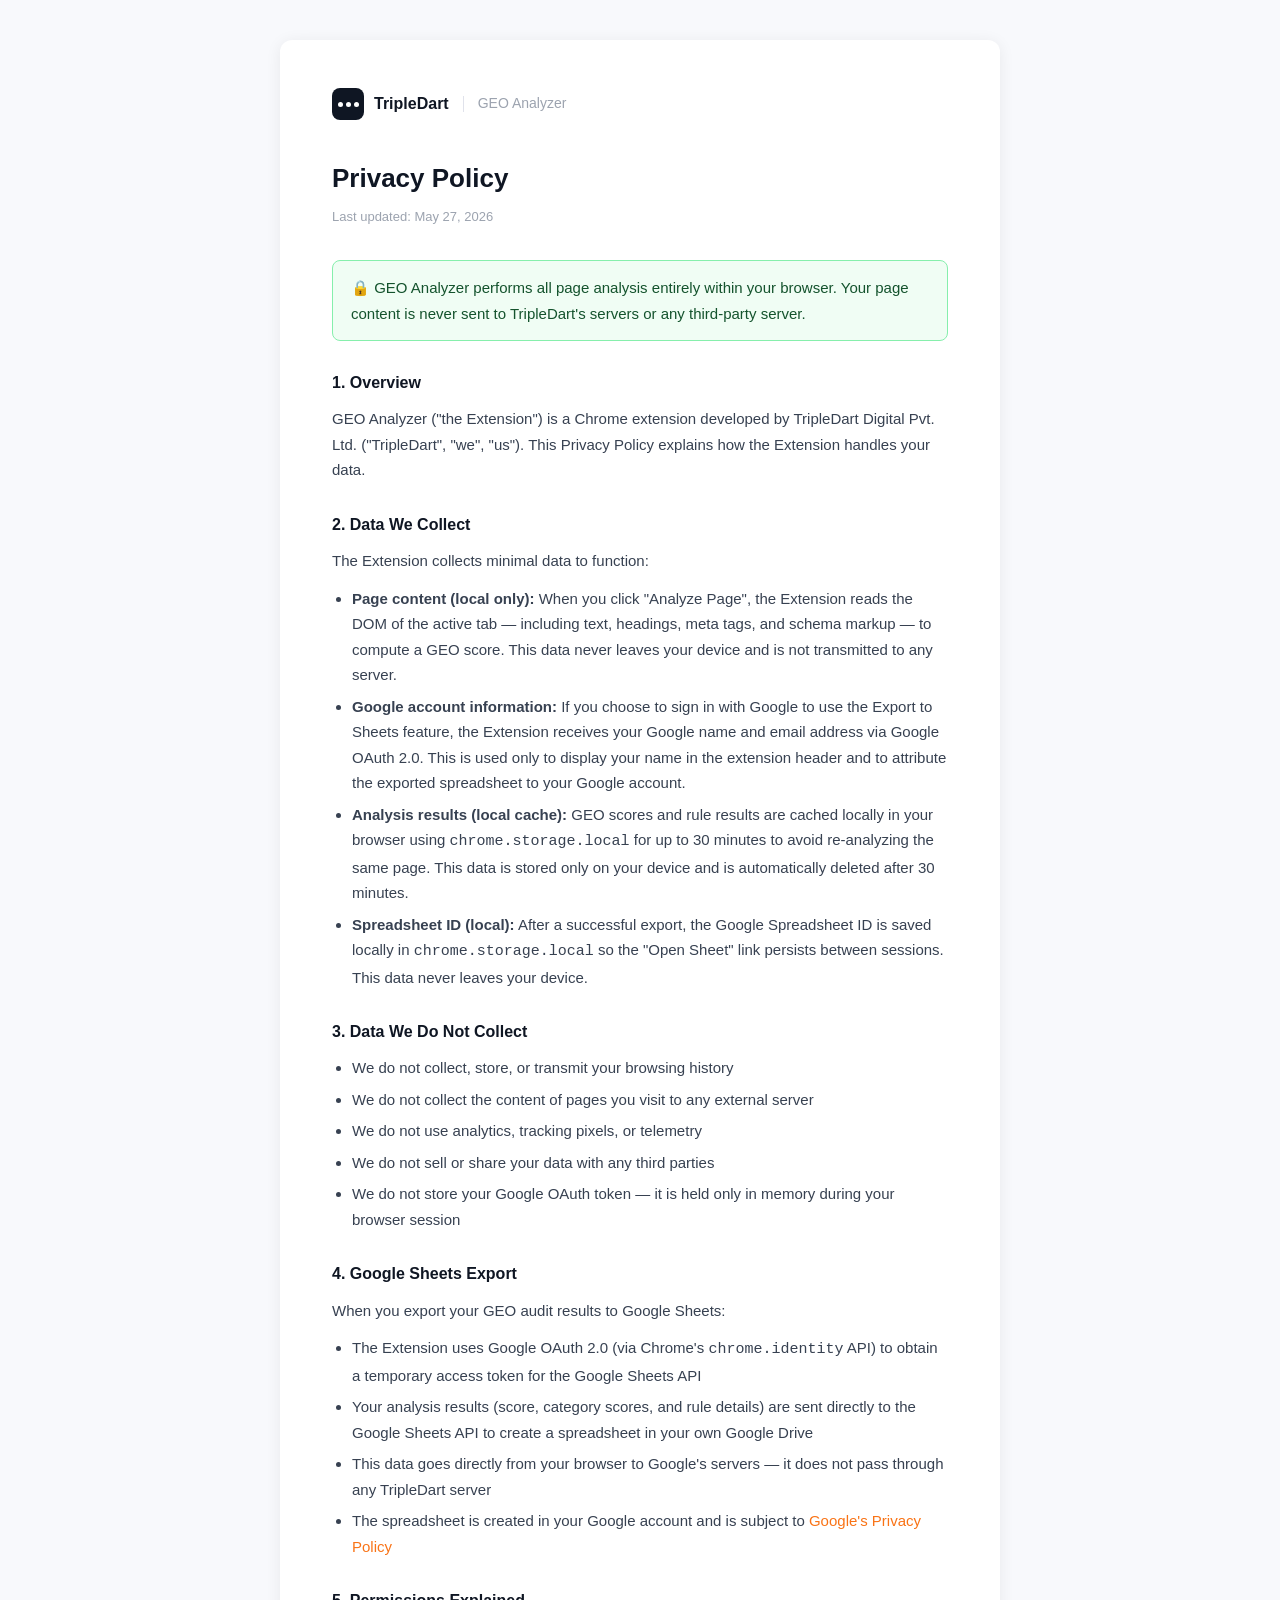
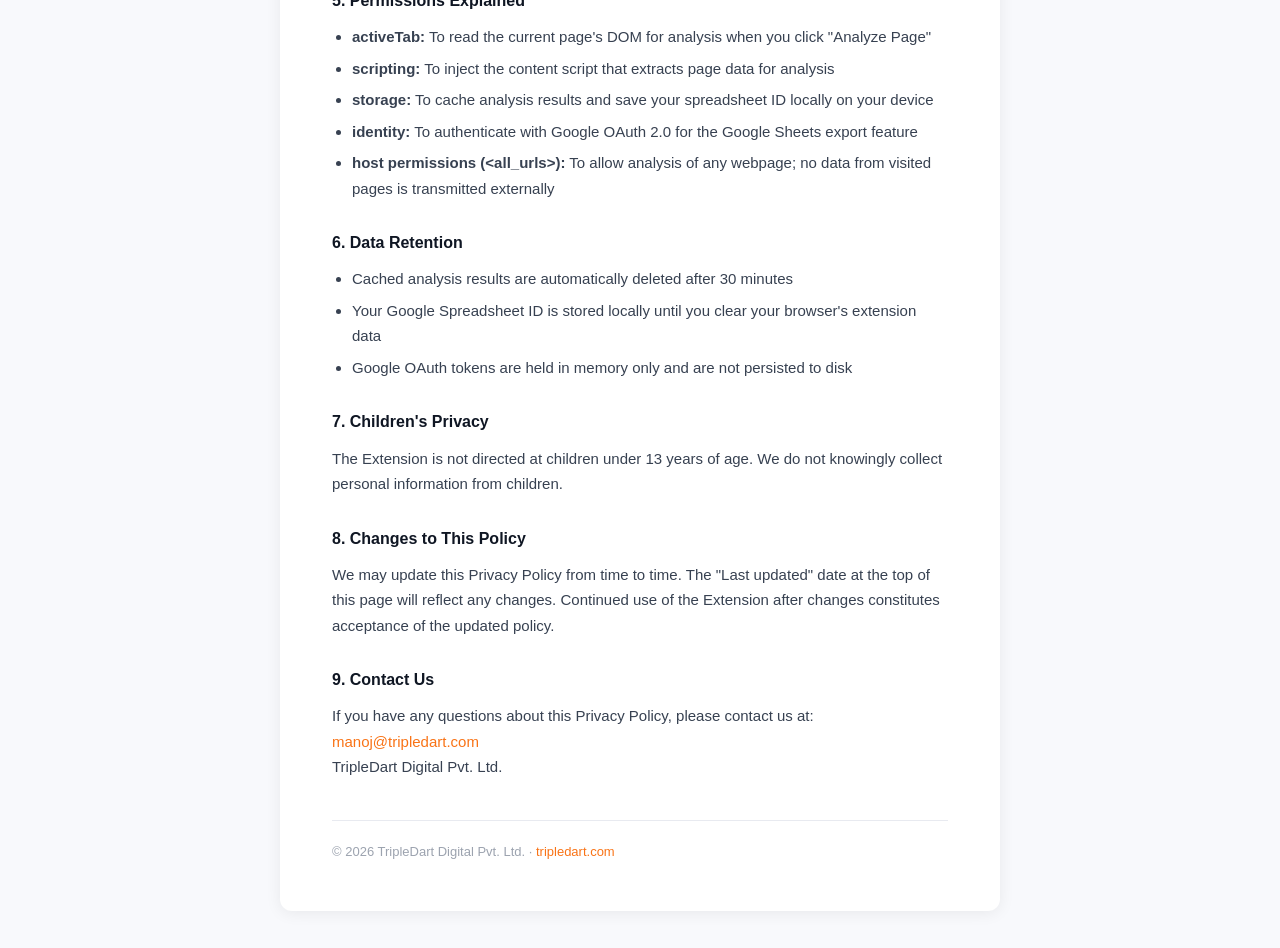
==== privacy-policy.html @ 5d3da7e9 "Add privacy policy page for Chrome Web Store submission Co-Authored-By: Claude Sonnet 4.6 <noreply@a" ====
<!DOCTYPE html>
<html lang="en">
<head>
  <meta charset="UTF-8">
  <meta name="viewport" content="width=device-width, initial-scale=1.0">
  <title>Privacy Policy — GEO Analyzer by TripleDart</title>
  <style>
    *, *::before, *::after { box-sizing: border-box; margin: 0; padding: 0; }
    body {
      font-family: -apple-system, BlinkMacSystemFont, 'Segoe UI', Roboto, sans-serif;
      font-size: 15px; line-height: 1.7; color: #1a1a2e;
      background: #f8f9fc; padding: 40px 20px;
    }
    .container { max-width: 720px; margin: 0 auto; background: #fff; border-radius: 12px; padding: 48px 52px; box-shadow: 0 2px 16px rgba(0,0,0,0.07); }
    .logo { display: flex; align-items: center; gap: 10px; margin-bottom: 36px; }
    .logo-mark { width: 32px; height: 32px; background: #0f1623; border-radius: 8px; display: flex; align-items: center; justify-content: center; gap: 3px; }
    .logo-dot { width: 5px; height: 5px; border-radius: 50%; background: #fff; }
    .logo-name { font-size: 16px; font-weight: 700; color: #0f1623; }
    .logo-divider { width: 1px; height: 16px; background: #e0e2eb; margin: 0 4px; }
    .logo-sub { font-size: 14px; color: #9ca3af; }
    h1 { font-size: 26px; font-weight: 800; color: #0f1623; margin-bottom: 6px; }
    .updated { font-size: 13px; color: #9ca3af; margin-bottom: 32px; }
    h2 { font-size: 16px; font-weight: 700; color: #0f1623; margin: 28px 0 10px; }
    p { color: #374151; margin-bottom: 12px; }
    ul { color: #374151; padding-left: 20px; margin-bottom: 12px; }
    ul li { margin-bottom: 6px; }
    .highlight {
      background: #f0fdf4; border: 1px solid #86efac; border-radius: 8px;
      padding: 14px 18px; margin: 20px 0; color: #14532d; font-weight: 500;
    }
    a { color: #f97316; text-decoration: none; }
    a:hover { text-decoration: underline; }
    .footer { margin-top: 40px; padding-top: 20px; border-top: 1px solid #e8eaf0; font-size: 13px; color: #9ca3af; }
  </style>
</head>
<body>
<div class="container">

  <div class="logo">
    <div class="logo-mark">
      <span class="logo-dot"></span>
      <span class="logo-dot"></span>
      <span class="logo-dot"></span>
    </div>
    <span class="logo-name">TripleDart</span>
    <span class="logo-divider"></span>
    <span class="logo-sub">GEO Analyzer</span>
  </div>

  <h1>Privacy Policy</h1>
  <div class="updated">Last updated: May 27, 2026</div>

  <div class="highlight">
    🔒 GEO Analyzer performs all page analysis entirely within your browser. Your page content is never sent to TripleDart's servers or any third-party server.
  </div>

  <h2>1. Overview</h2>
  <p>GEO Analyzer ("the Extension") is a Chrome extension developed by TripleDart Digital Pvt. Ltd. ("TripleDart", "we", "us"). This Privacy Policy explains how the Extension handles your data.</p>

  <h2>2. Data We Collect</h2>
  <p>The Extension collects minimal data to function:</p>
  <ul>
    <li><strong>Page content (local only):</strong> When you click "Analyze Page", the Extension reads the DOM of the active tab — including text, headings, meta tags, and schema markup — to compute a GEO score. This data never leaves your device and is not transmitted to any server.</li>
    <li><strong>Google account information:</strong> If you choose to sign in with Google to use the Export to Sheets feature, the Extension receives your Google name and email address via Google OAuth 2.0. This is used only to display your name in the extension header and to attribute the exported spreadsheet to your Google account.</li>
    <li><strong>Analysis results (local cache):</strong> GEO scores and rule results are cached locally in your browser using <code>chrome.storage.local</code> for up to 30 minutes to avoid re-analyzing the same page. This data is stored only on your device and is automatically deleted after 30 minutes.</li>
    <li><strong>Spreadsheet ID (local):</strong> After a successful export, the Google Spreadsheet ID is saved locally in <code>chrome.storage.local</code> so the "Open Sheet" link persists between sessions. This data never leaves your device.</li>
  </ul>

  <h2>3. Data We Do Not Collect</h2>
  <ul>
    <li>We do not collect, store, or transmit your browsing history</li>
    <li>We do not collect the content of pages you visit to any external server</li>
    <li>We do not use analytics, tracking pixels, or telemetry</li>
    <li>We do not sell or share your data with any third parties</li>
    <li>We do not store your Google OAuth token — it is held only in memory during your browser session</li>
  </ul>

  <h2>4. Google Sheets Export</h2>
  <p>When you export your GEO audit results to Google Sheets:</p>
  <ul>
    <li>The Extension uses Google OAuth 2.0 (via Chrome's <code>chrome.identity</code> API) to obtain a temporary access token for the Google Sheets API</li>
    <li>Your analysis results (score, category scores, and rule details) are sent directly to the Google Sheets API to create a spreadsheet in your own Google Drive</li>
    <li>This data goes directly from your browser to Google's servers — it does not pass through any TripleDart server</li>
    <li>The spreadsheet is created in your Google account and is subject to <a href="https://policies.google.com/privacy" target="_blank">Google's Privacy Policy</a></li>
  </ul>

  <h2>5. Permissions Explained</h2>
  <ul>
    <li><strong>activeTab:</strong> To read the current page's DOM for analysis when you click "Analyze Page"</li>
    <li><strong>scripting:</strong> To inject the content script that extracts page data for analysis</li>
    <li><strong>storage:</strong> To cache analysis results and save your spreadsheet ID locally on your device</li>
    <li><strong>identity:</strong> To authenticate with Google OAuth 2.0 for the Google Sheets export feature</li>
    <li><strong>host permissions (&lt;all_urls&gt;):</strong> To allow analysis of any webpage; no data from visited pages is transmitted externally</li>
  </ul>

  <h2>6. Data Retention</h2>
  <ul>
    <li>Cached analysis results are automatically deleted after 30 minutes</li>
    <li>Your Google Spreadsheet ID is stored locally until you clear your browser's extension data</li>
    <li>Google OAuth tokens are held in memory only and are not persisted to disk</li>
  </ul>

  <h2>7. Children's Privacy</h2>
  <p>The Extension is not directed at children under 13 years of age. We do not knowingly collect personal information from children.</p>

  <h2>8. Changes to This Policy</h2>
  <p>We may update this Privacy Policy from time to time. The "Last updated" date at the top of this page will reflect any changes. Continued use of the Extension after changes constitutes acceptance of the updated policy.</p>

  <h2>9. Contact Us</h2>
  <p>If you have any questions about this Privacy Policy, please contact us at:<br>
  <a href="mailto:manoj@tripledart.com">manoj@tripledart.com</a><br>
  TripleDart Digital Pvt. Ltd.</p>

  <div class="footer">
    &copy; 2026 TripleDart Digital Pvt. Ltd. · <a href="https://tripledart.com">tripledart.com</a>
  </div>

</div>
</body>
</html>
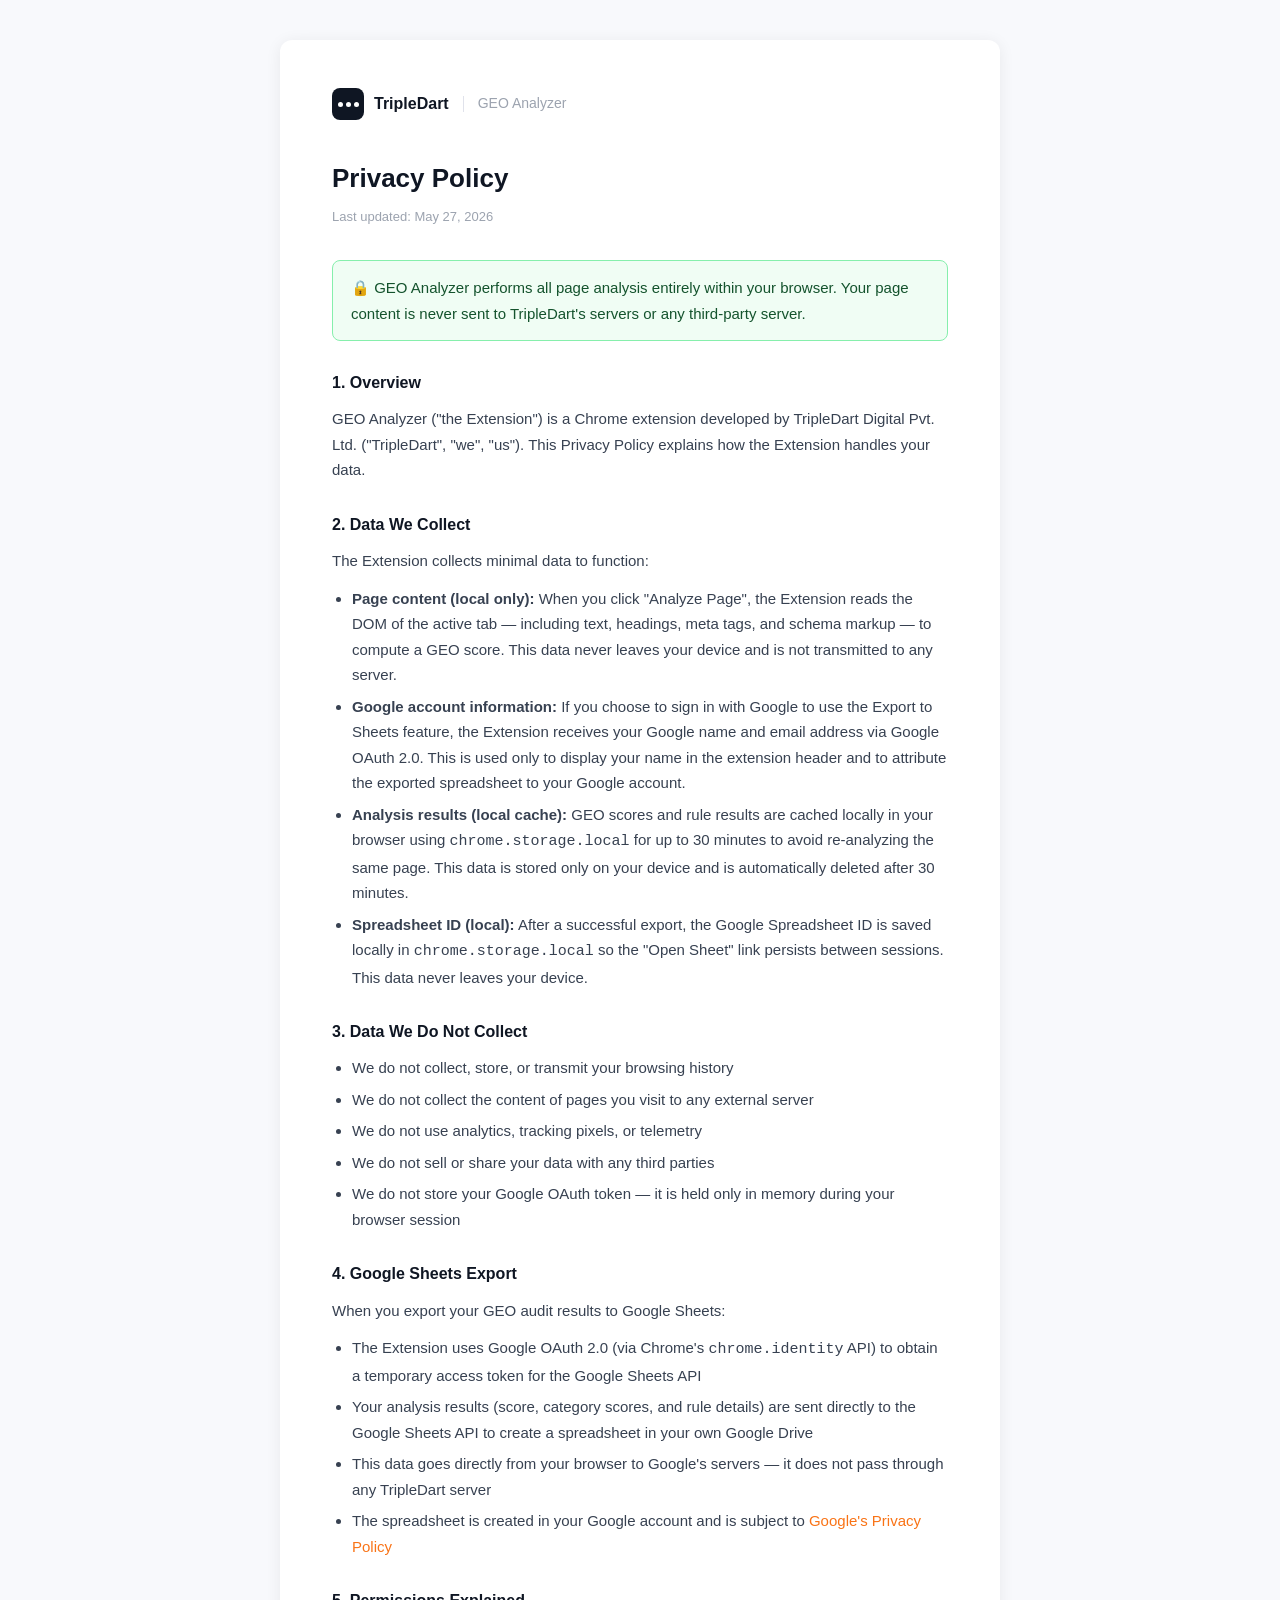
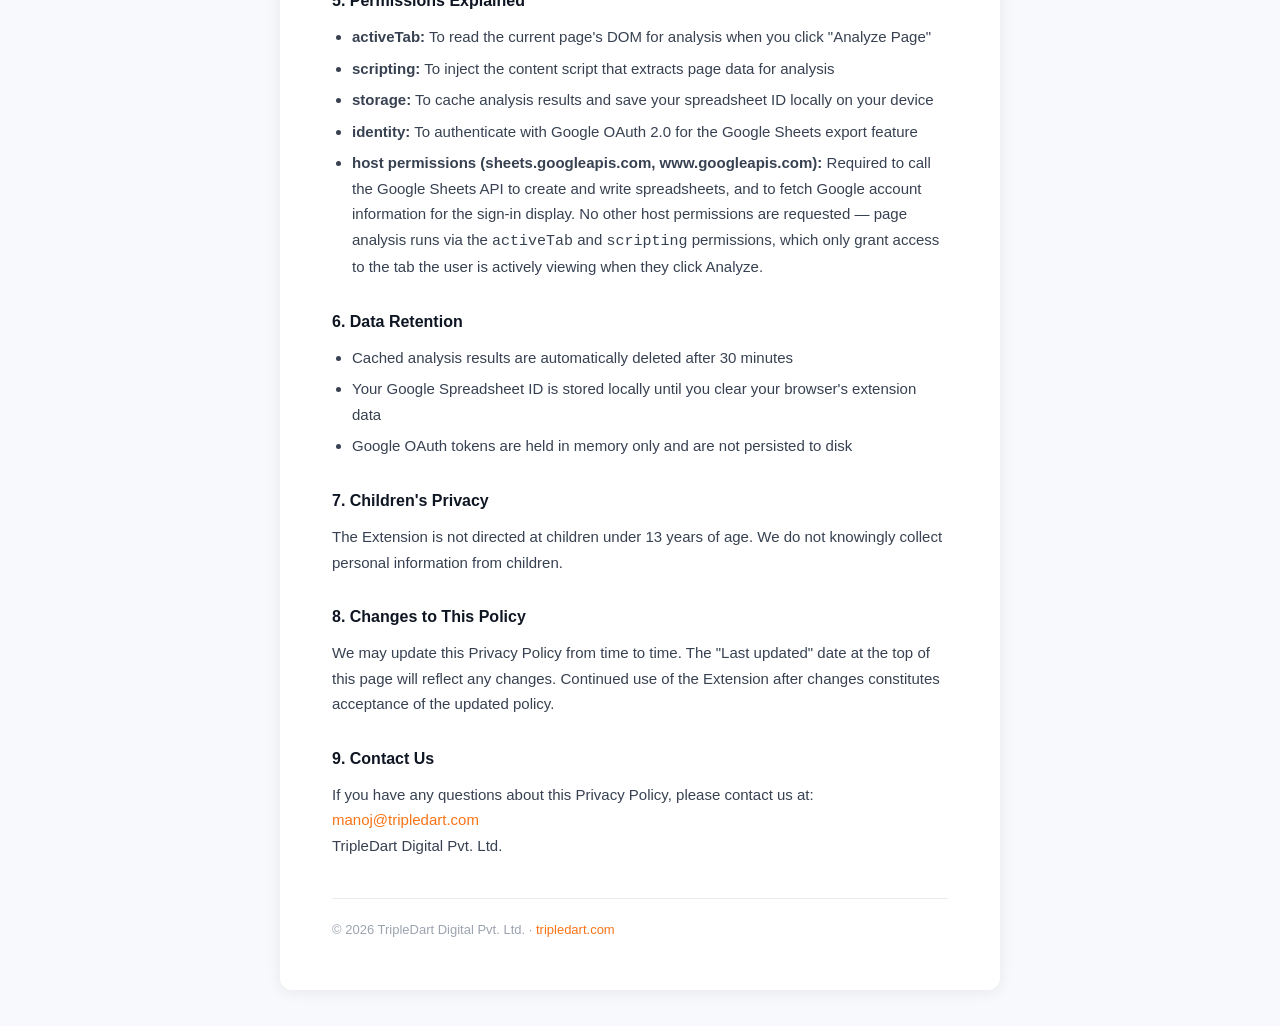
==== commit f5822aeb: "v2.1.2 — Pre-submission hardening fixes - Show clear error when extension is opened on restricted pa" ====
--- a/privacy-policy.html
+++ b/privacy-policy.html
@@ -90,7 +90,7 @@
     <li><strong>scripting:</strong> To inject the content script that extracts page data for analysis</li>
     <li><strong>storage:</strong> To cache analysis results and save your spreadsheet ID locally on your device</li>
     <li><strong>identity:</strong> To authenticate with Google OAuth 2.0 for the Google Sheets export feature</li>
-    <li><strong>host permissions (&lt;all_urls&gt;):</strong> To allow analysis of any webpage; no data from visited pages is transmitted externally</li>
+    <li><strong>host permissions (sheets.googleapis.com, www.googleapis.com):</strong> Required to call the Google Sheets API to create and write spreadsheets, and to fetch Google account information for the sign-in display. No other host permissions are requested — page analysis runs via the <code>activeTab</code> and <code>scripting</code> permissions, which only grant access to the tab the user is actively viewing when they click Analyze.</li>
   </ul>
 
   <h2>6. Data Retention</h2>
